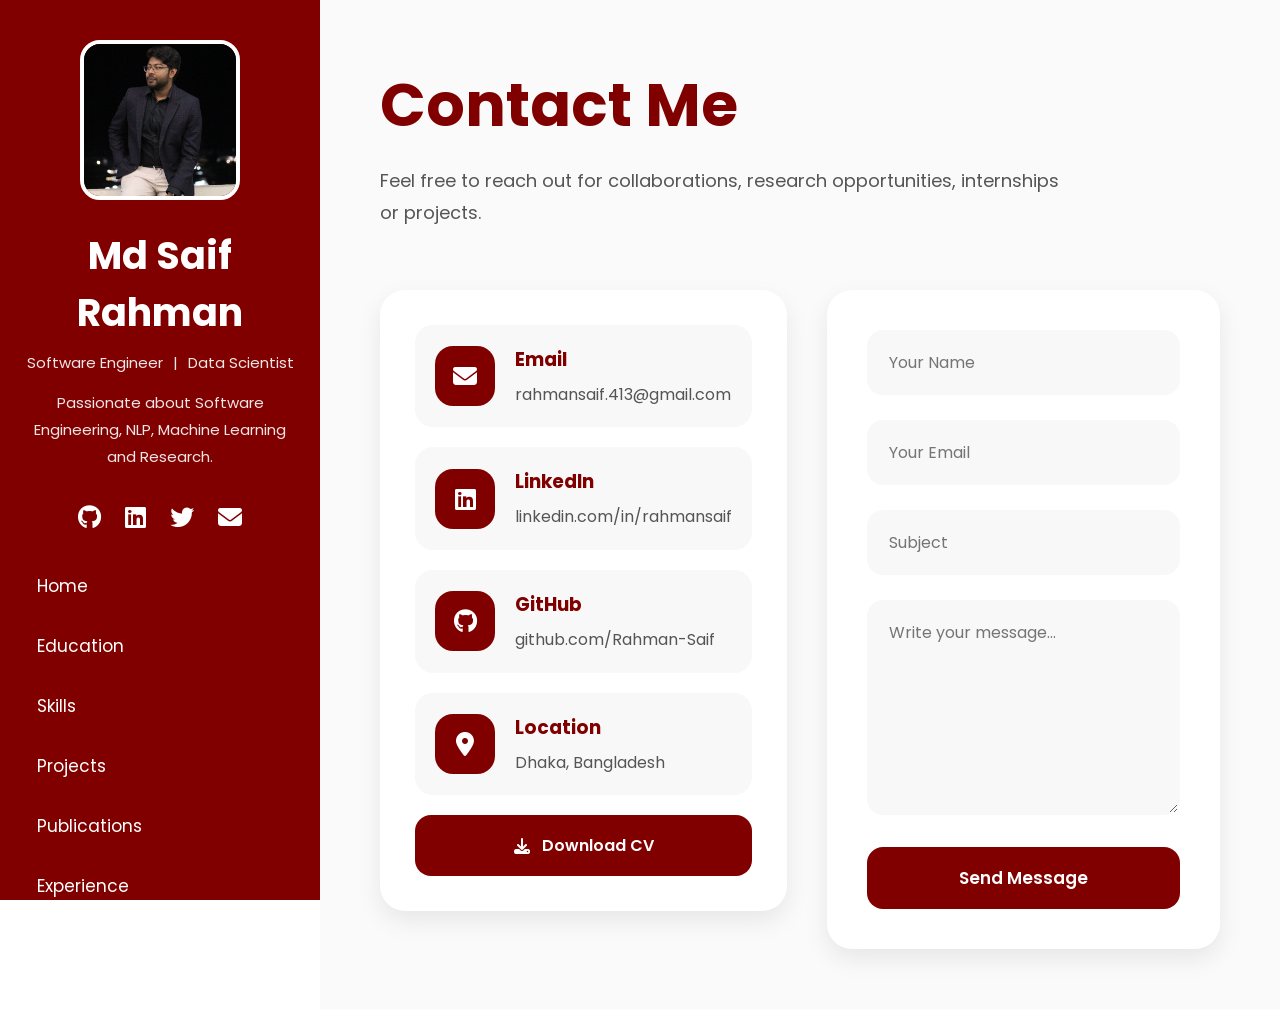
==== contact.html @ 38788fce "Developed Portfolio website" ====
<!-- contact.html -->

<!DOCTYPE html>
<html lang="en">

<head>

    <meta charset="UTF-8">
    <meta name="viewport" content="width=device-width, initial-scale=1.0">

    <title>Contact | Rahman Saif</title>

    <!-- GOOGLE FONT -->
    <link rel="preconnect" href="https://fonts.googleapis.com">

    <link href="https://fonts.googleapis.com/css2?family=Poppins:wght@300;400;500;600;700&display=swap"
        rel="stylesheet">

    <!-- FONT AWESOME -->
    <link rel="stylesheet"
        href="https://cdnjs.cloudflare.com/ajax/libs/font-awesome/6.5.1/css/all.min.css">

    <link rel="stylesheet" href="css/style.css">
    <link rel="stylesheet" href="css/contact.css">

</head>

<body>

    <!-- SIDEBAR -->
   <aside class="sidebar">

    <div class="profile">
      <img src="images/dp.jpg" alt="profile">

      <h1>Md Saif Rahman</h1>

      <p class="role">
        Software  Engineer <span>|</span> Data Scientist
      </p>

      <p class="bio">
        Passionate about Software Engineering,
        NLP, Machine Learning and Research.
      </p>
    </div>

    <!-- SOCIALS -->
    <div class="social-icons">
      <a href="https://github.com/Rahman-Saif"><i class="fab fa-github"></i></a>
      <a href="https://www.linkedin.com/in/saif-rahman7/"><i class="fab fa-linkedin"></i></a>
      <a href="#"><i class="fab fa-twitter"></i></a>
      <a href="mailto:rahmansaif.413@gmail.com"><i class="fas fa-envelope"></i></a>
    </div>

    <!-- NAVBAR -->
    <nav class="nav-links">
      <a href="index.html">Home</a>
      <a href="index.html">Education</a>
      <a href="index.html">Skills</a>
      <a href="projects.html">Projects</a>
      <a href="publications.html">Publications</a>
      <a href="experience.html">Experience</a>
      <a href="eca.html">ECA Activities</a>
      <a href="contact.html">Contact</a>
    </nav>

  </aside>

    <!-- MAIN CONTENT -->
    <main class="contact-main">

        <!-- HEADER -->
        <section class="contact-header">

            <h1>Contact Me</h1>

            <p>
                Feel free to reach out for collaborations,
                research opportunities, internships or projects.
            </p>

        </section>

        <!-- CONTACT CONTAINER -->
        <section class="contact-container">

            <!-- LEFT SIDE -->
            <div class="contact-info">

                <div class="info-card">

                    <i class="fas fa-envelope"></i>

                    <div>
                        <h3>Email</h3>
                        <p>rahmansaif.413@gmail.com</p>
                    </div>

                </div>

                <div class="info-card">

                    <i class="fab fa-linkedin"></i>

                    <div>
                        <h3>LinkedIn</h3>
                        <p>linkedin.com/in/rahmansaif</p>
                    </div>

                </div>

                <div class="info-card">

                    <i class="fab fa-github"></i>

                    <div>
                        <h3>GitHub</h3>
                        <p>github.com/Rahman-Saif</p>
                    </div>

                </div>

                <div class="info-card">

                    <i class="fas fa-location-dot"></i>

                    <div>
                        <h3>Location</h3>
                        <p>Dhaka, Bangladesh</p>
                    </div>

                </div>

                <!-- CV BUTTON -->
                <a href="#" class="cv-btn">

                    <i class="fas fa-download"></i>

                    Download CV

                </a>

            </div>

            <!-- RIGHT SIDE -->
            <div class="contact-form-container">

                <form class="contact-form">

                    <div class="input-group">

                        <input type="text" placeholder="Your Name" required>

                    </div>

                    <div class="input-group">

                        <input type="email" placeholder="Your Email" required>

                    </div>

                    <div class="input-group">

                        <input type="text" placeholder="Subject" required>

                    </div>

                    <div class="input-group">

                        <textarea rows="7"
                            placeholder="Write your message..."
                            required></textarea>

                    </div>

                    <button type="submit" class="submit-btn">

                        Send Message

                    </button>

                </form>

            </div>

        </section>

    </main>

</body>

</html>
---- css/style.css ----
/* css/style.css */

*{
    margin:0;
    padding:0;
    box-sizing:border-box;
    font-family:'Poppins',sans-serif;
}

html{
    scroll-behavior:smooth;
    height:100%;
}

body{
    display:flex;
    min-height:100%;
    background:#ffffff;
    color:#222;
    overflow-x:hidden;
}

/* SIDEBAR */

.sidebar{
    width:320px;
    height:100vh;
    position:fixed;
    left:0;
    top:0;
    background:#800000;
    color:white;
    padding:40px 25px;
    display:flex;
    flex-direction:column;
    justify-content:space-between;
    overflow-y:auto;
    overflow-x:hidden;
}

.profile{
    text-align:center;
}

.profile img{
    width:160px;
    height:160px;
    border-radius:20px;
    object-fit:cover;
    border:4px solid white;
    margin-bottom:20px;
}

.profile h1{
    font-size:38px;
    margin-bottom:10px;
}

.role{
    font-size:15px;
    margin-bottom:15px;
    opacity:0.9;
}

.role span{
    margin:0 6px;
}

.bio{
    line-height:1.8;
    font-size:15px;
    opacity:0.9;
}

.social-icons{
    text-align:center;
    margin:30px 0;
}

.social-icons a{
    color:white;
    font-size:24px;
    margin:0 10px;
    transition:0.3s;
}

.social-icons a:hover{
    color:#ffd6d6;
}

.nav-links{
    display:flex;
    flex-direction:column;
    gap:18px;
}

.nav-links a{
    text-decoration:none;
    color:white;
    font-size:17px;
    transition:0.3s;
    padding:8px 12px;
    border-radius:10px;
}

.nav-links a:hover{
    background:white;
    color:#800000;
}

/* MAIN CONTENT */

.main-content{
    margin-left:320px;
    width:calc(100% - 320px);
    padding:60px;
}

/* HERO */

.hero{
    min-height:100vh;
    display:flex;
    align-items:center;
    justify-content:space-between;
    gap:50px;
}

.hero-text{
    flex:1;
}

.hero-text h2{
    font-size:28px;
    color:#800000;
}

.hero-text h1{
    font-size:70px;
    margin:15px 0;
}

.hero-text h3{
    font-size:32px;
    margin-bottom:20px;
    color:#800000;
}

.hero-text p{
    line-height:1.9;
    max-width:700px;
    margin-bottom:30px;
}

.hero-buttons{
    display:flex;
    gap:20px;
}

.btn{
    padding:14px 30px;
    text-decoration:none;
    border-radius:12px;
    font-weight:600;
    transition:0.3s;
}

.primary-btn{
    background:#800000;
    color:white;
}

.primary-btn:hover{
    background:#a52a2a;
}

.secondary-btn{
    border:2px solid #800000;
    color:#800000;
}

.secondary-btn:hover{
    background:#800000;
    color:white;
}

.hero-image img{
    width:350px;
    border-radius:30px;
    box-shadow:0 15px 35px rgba(0,0,0,0.15);
}

/* SECTIONS */

.section{
    padding:80px 0;
}

.section-title{
    margin-bottom:40px;
}

.section-title h2{
    font-size:42px;
    color:#800000;
}

/* EDUCATION */

.card-container{
    display:grid;
    grid-template-columns:repeat(auto-fit,minmax(250px,1fr));
    gap:25px;
}

.edu-card{
    background:white;
    padding:30px;
    border-radius:20px;
    box-shadow:0 8px 25px rgba(0,0,0,0.08);
    transition:0.3s;
    border:2px solid transparent;
}

.edu-card:hover{
    transform:translateY(-8px);
    border-color:#800000;
}

.edu-card h3{
    margin-bottom:15px;
    color:#800000;
}

.edu-card p{
    margin-bottom:10px;
}

/* SKILLS */

.skills-container{
    display:flex;
    flex-wrap:wrap;
    gap:20px;
}

.skill{
    background:#800000;
    color:white;
    padding:14px 24px;
    border-radius:50px;
    font-weight:500;
    transition:0.3s;
}

.skill:hover{
    transform:scale(1.08);
    background:#a52a2a;
}

/* RESPONSIVE */

@media(max-width:992px){

    body{
        flex-direction:column;
    }

    .sidebar{
        position:relative;
        width:100%;
        height:auto;
    }

    .main-content{
        margin-left:0;
        width:100%;
        padding:40px 25px;
    }

    .hero{
        flex-direction:column-reverse;
        text-align:center;
    }

    .hero-text h1{
        font-size:50px;
    }

    .hero-image img{
        width:280px;
    }

    .hero-buttons{
        justify-content:center;
    }

}
---- css/contact.css ----
/* css/contact.css */

.contact-main{
    margin-left:320px;
    width:calc(100% - 320px);
    min-height:100vh;
    padding:60px;
    background:#fafafa;
}

/* HEADER */

.contact-header{
    margin-bottom:60px;
}

.contact-header h1{
    font-size:60px;
    color:#800000;
    margin-bottom:15px;
}

.contact-header p{
    max-width:700px;
    line-height:1.8;
    color:#555;
    font-size:18px;
}

/* MAIN CONTAINER */

.contact-container{
    display:grid;
    grid-template-columns:1fr 1.3fr;
    gap:40px;
}

/* CONTACT INFO */

.contact-info{
    background:white;
    padding:35px;
    border-radius:25px;
    box-shadow:0 10px 25px rgba(0,0,0,0.08);
    height:fit-content;
}

.info-card{
    display:flex;
    align-items:center;
    gap:20px;
    padding:20px;
    border-radius:18px;
    background:#f8f8f8;
    margin-bottom:20px;
    transition:0.3s;
}

.info-card:hover{
    transform:translateX(8px);
    background:#f3e7e7;
}

.info-card i{
    width:60px;
    height:60px;
    background:#800000;
    color:white;
    display:flex;
    align-items:center;
    justify-content:center;
    border-radius:18px;
    font-size:24px;
}

.info-card h3{
    margin-bottom:8px;
    color:#800000;
}

.info-card p{
    color:#555;
    line-height:1.6;
}

/* CV BUTTON */

.cv-btn{
    width:100%;
    margin-top:15px;
    background:#800000;
    color:white;
    text-decoration:none;
    padding:18px;
    border-radius:16px;
    display:flex;
    align-items:center;
    justify-content:center;
    gap:12px;
    font-weight:600;
    transition:0.3s;
}

.cv-btn:hover{
    background:#a52a2a;
    transform:translateY(-3px);
}

/* FORM CONTAINER */

.contact-form-container{
    background:white;
    padding:40px;
    border-radius:25px;
    box-shadow:0 10px 25px rgba(0,0,0,0.08);
}

/* FORM */

.contact-form{
    width:100%;
}

.input-group{
    margin-bottom:25px;
}

.input-group input,
.input-group textarea{
    width:100%;
    border:none;
    outline:none;
    background:#f8f8f8;
    padding:18px 20px;
    border-radius:16px;
    font-size:16px;
    transition:0.3s;
    border:2px solid transparent;
}

.input-group input:focus,
.input-group textarea:focus{
    border-color:#800000;
    background:white;
}

/* BUTTON */

.submit-btn{
    width:100%;
    border:none;
    background:#800000;
    color:white;
    padding:18px;
    border-radius:16px;
    font-size:17px;
    font-weight:600;
    cursor:pointer;
    transition:0.3s;
}

.submit-btn:hover{
    background:#a52a2a;
    transform:translateY(-3px);
}

/* ACTIVE NAV */

.nav-links a.active{
    background:white;
    color:#800000;
}

/* RESPONSIVE */

@media(max-width:1100px){

    .contact-container{
        grid-template-columns:1fr;
    }

}

@media(max-width:992px){

    .contact-main{
        margin-left:0;
        width:100%;
        padding:40px 20px;
    }

    .contact-header h1{
        font-size:42px;
    }

    .contact-form-container,
    .contact-info{
        padding:25px;
    }

}
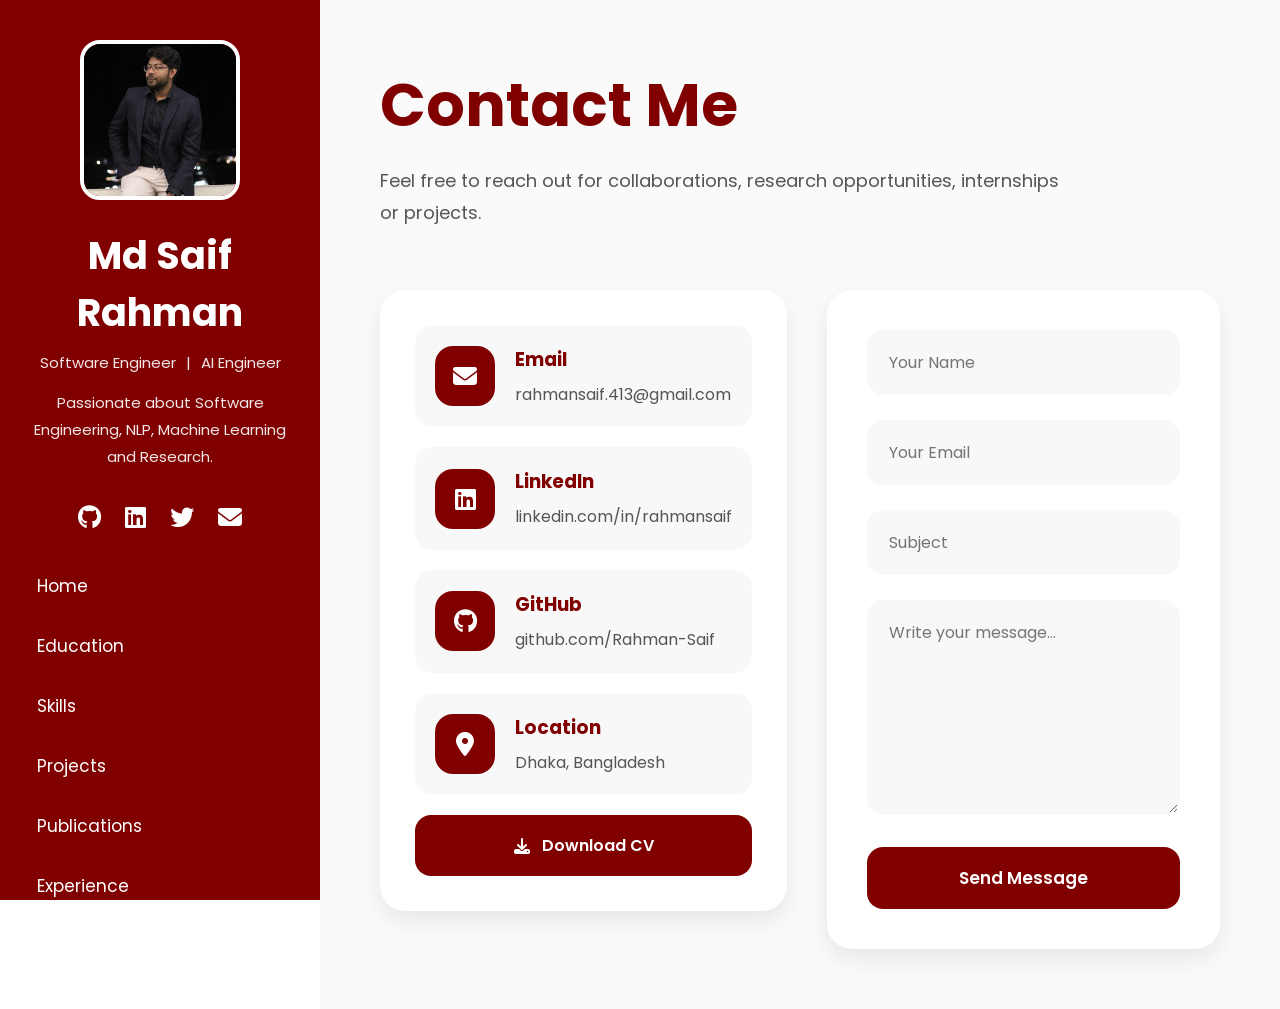
==== commit 66bb104a: "added new files" ====
--- a/contact.html
+++ b/contact.html
@@ -36,7 +36,7 @@
       <h1>Md Saif Rahman</h1>
 
       <p class="role">
-        Software  Engineer <span>|</span> Data Scientist
+        Software  Engineer <span>|</span> AI Engineer
       </p>
 
       <p class="bio">
